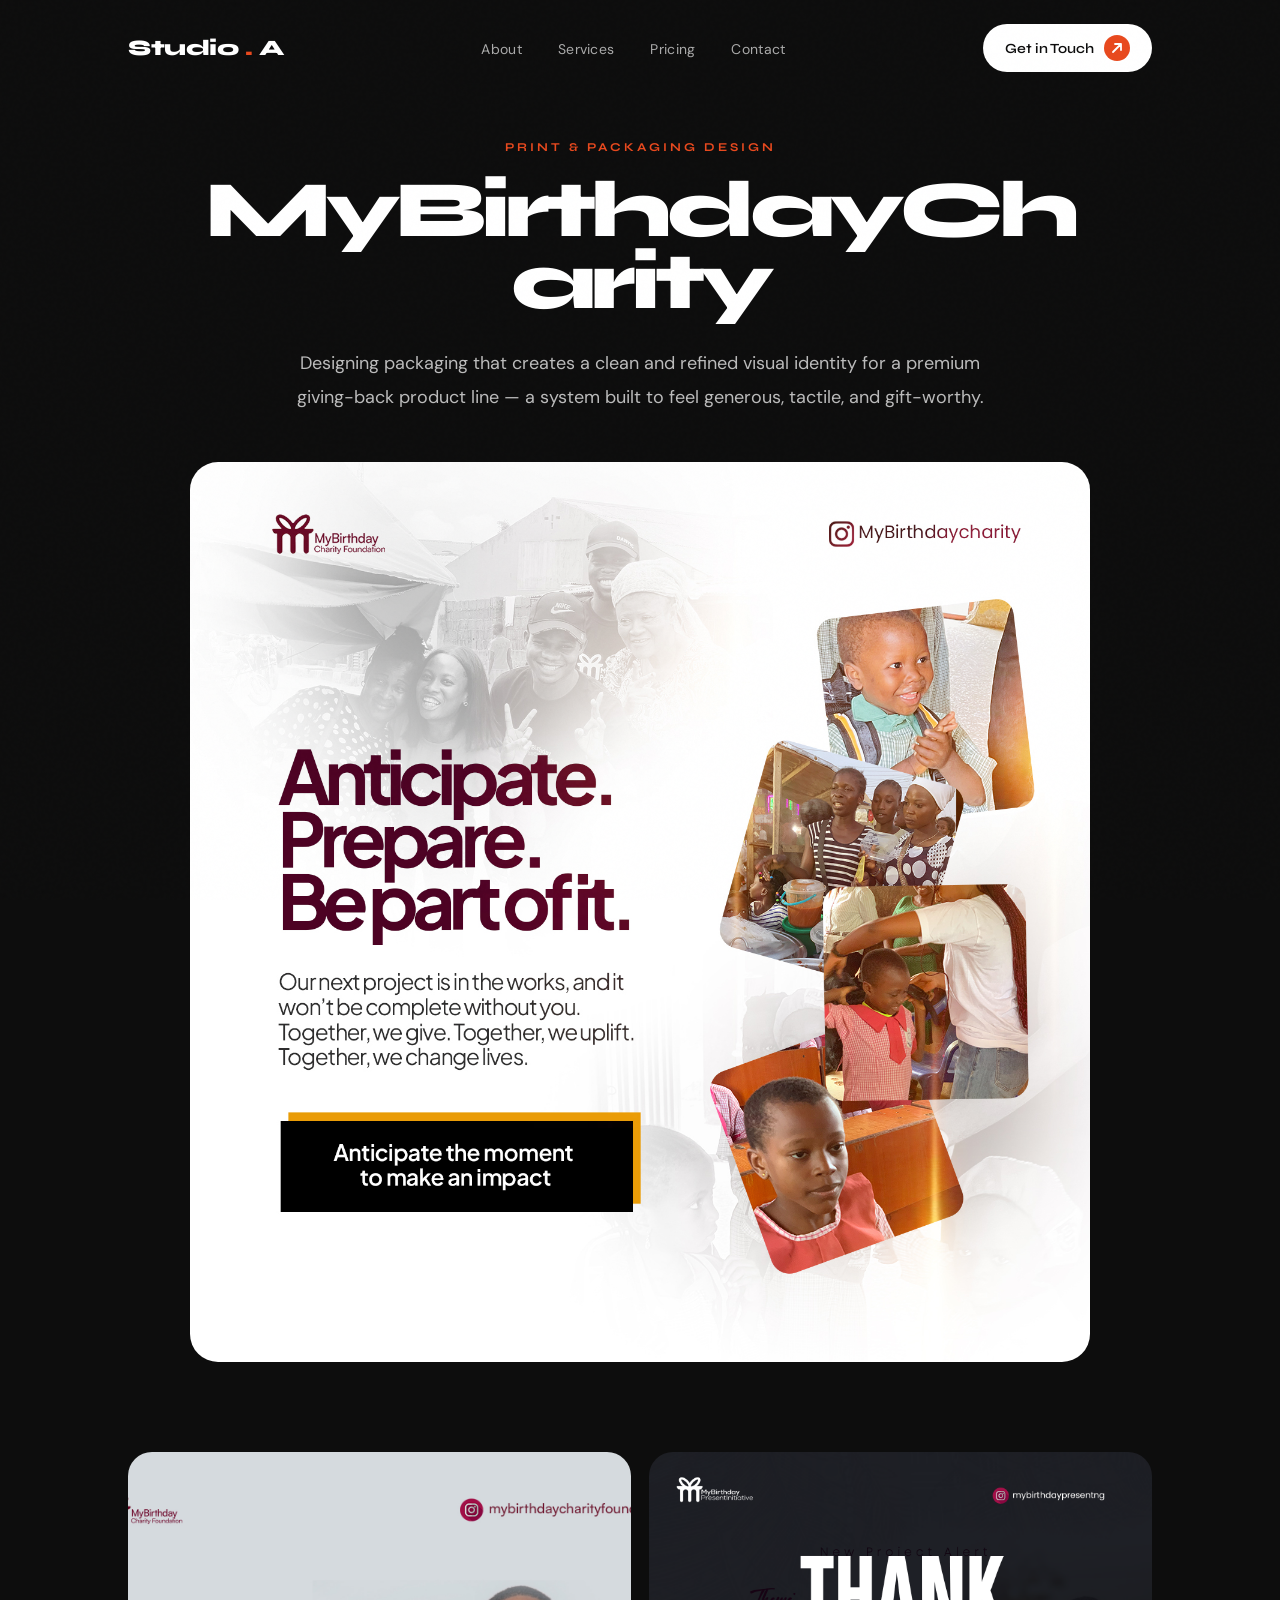
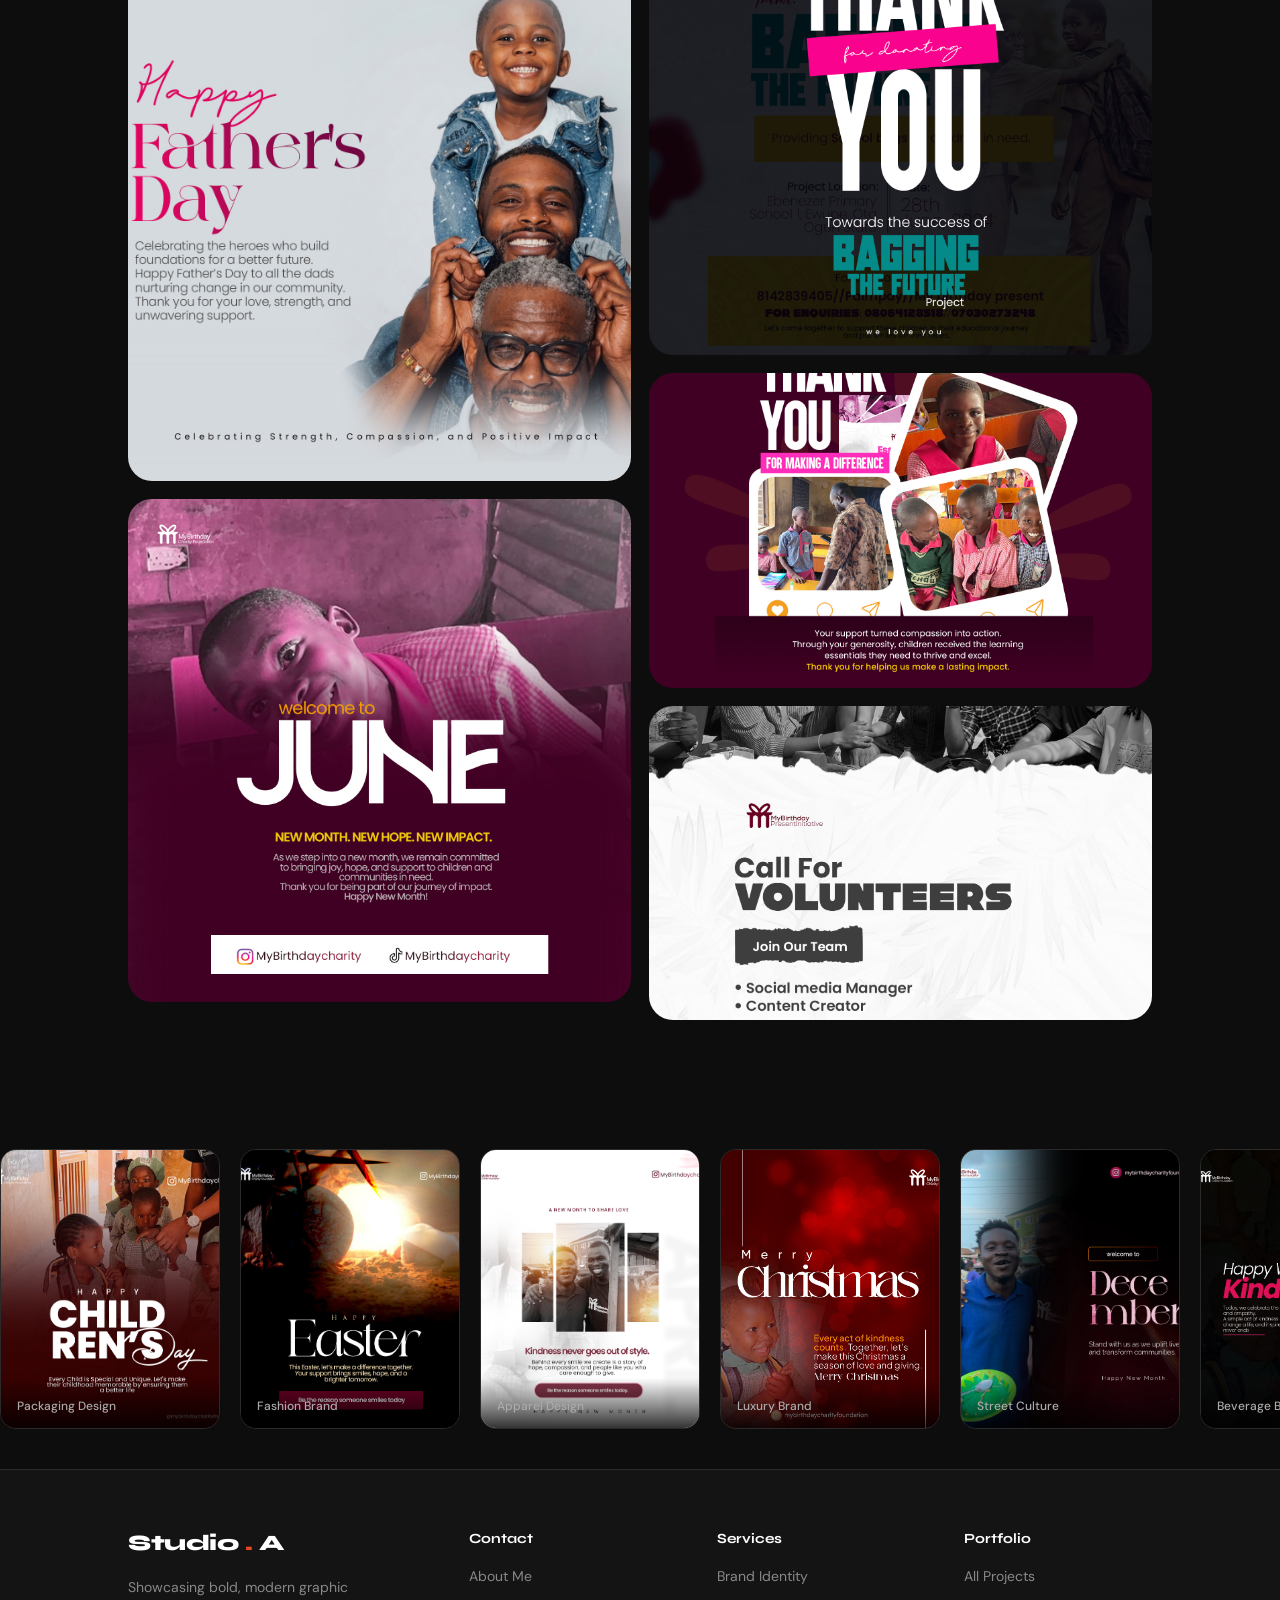
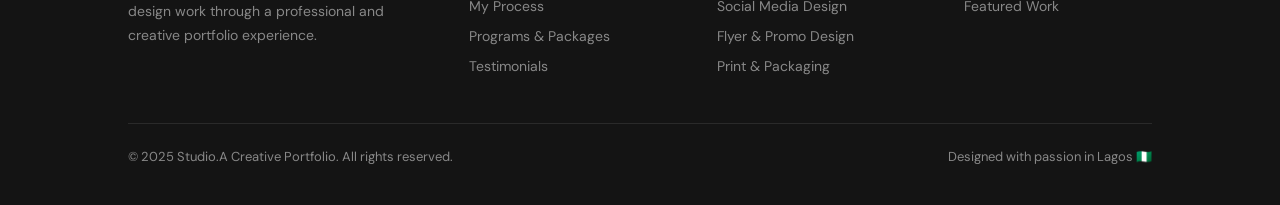
==== project-mybirthdaycharity.html @ 1f2fb57c "Initial portfolio update" ====
<!doctype html>
<html lang="en">
  <head>
    <meta charset="UTF-8" />
    <meta name="viewport" content="width=device-width, initial-scale=1.0" />

    <title>MyBirthdayCharity — Packaging Design | Studio.A</title>

    <link rel="preconnect" href="https://fonts.googleapis.com" />

    <link
      href="https://fonts.googleapis.com/css2?family=Syne:wght@400;500;600;700;800&family=DM+Sans:ital,wght@0,300;0,400;0,500;1,300&display=swap"
      rel="stylesheet"
    />

    <link rel="stylesheet" href="style.css" />
    <link rel="stylesheet" href="projects.css" />

    <script src="script.js" defer></script>
  </head>

  <body>
    <!-- MOBILE MENU -->

    <div class="mobile-menu" id="mobileMenu">
      <a href="index.html#about" onclick="closeMobile()">About</a>
      <a href="index.html#services" onclick="closeMobile()">Services</a>
      <a href="index.html#pricing" onclick="closeMobile()">Pricing</a>
      <a href="index.html#contact" onclick="closeMobile()">Contact</a>
    </div>

    <!-- NAV -->

    <nav id="navbar">
      <div class="inner">
        <a href="index.html" class="nav-logo"> Studio <span>.</span> A </a>

        <ul class="nav-links">
          <li><a href="index.html#about">About</a></li>
          <li><a href="index.html#services">Services</a></li>
          <li><a href="index.html#pricing">Pricing</a></li>
          <li><a href="index.html#contact">Contact</a></li>
        </ul>

        <a href="index.html#contact" class="nav-cta">
          Get in Touch

          <span class="nav-cta-icon">
            <svg viewBox="0 0 12 12">
              <path
                d="M2 10L10 2M10 2H4M10 2v6"
                stroke="white"
                stroke-width="1.8"
                fill="none"
                stroke-linecap="round"
              />
            </svg>
          </span>
        </a>

        <div class="hamburger" id="hamburger" onclick="toggleMenu()">
          <span></span>
          <span></span>
          <span></span>
        </div>
      </div>
    </nav>

    <!-- PROJECT INTRO -->

    <section class="project-intro">
      <div class="inner narrow">
        <div class="project-intro-text reveal">
          <div class="section-label">Print & Packaging Design</div>

          <h1 class="project-intro-title">MyBirthdayCharity</h1>

          <p class="project-intro-desc">
            Designing packaging that creates a clean and refined visual identity
            for a premium giving-back product line — a system built to feel
            generous, tactile, and gift-worthy.
          </p>
        </div>

        <!-- FEATURE IMAGE -->

        <div class="project-feature-image reveal reveal-delay-1">
          <img
            src="./images/front2.jpg"
            alt="MyBirthdayCharity featured packaging design"
          />
        </div>
      </div>
    </section>

    <!-- PROJECT COLLAGE -->

    <section class="collage-section">
      <div class="inner">
        <div class="masonry-grid">
          <div class="masonry-item large">
            <img
              src="./images/nb1.jpg"
              alt="MyBirthdayCharity resin packaging"
            />
          </div>

          <div class="masonry-item">
            <img src="./images/nb2.jpg" alt="Packaging reverse side" />
          </div>

          <div class="masonry-item">
            <img
              src="./images/Thank_you_Bagging-the-Future.png"
              alt="Thank you print card"
            />
          </div>

          <div class="masonry-item wide">
            <img src="./images/nb3.jpg" alt="Product packaging showcase" />
          </div>
          <div class="masonry-item wide">
            <img src="./images/nb14.jpg" alt="Thank you print card" />
          </div>
        </div>
      </div>
    </section>

    <div class="carousel-wrapper carousel-wrapper2 reveal">
      <div class="carousel-track" id="carouselTrack">
        <div
          class="carousel-item"
          style="background: linear-gradient(135deg, #1a0800, #5c1e00)"
        >
          <img src="./images/nb4.jpg" alt="Packaging Design" />
          <div class="carousel-item-label">Packaging Design</div>
        </div>
        <div
          class="carousel-item"
          style="background: linear-gradient(135deg, #080018, #1e005c)"
        >
          <img src="./images/nb5.jpg" alt="Fashion Brand" />
          <div class="carousel-item-label">Fashion Brand</div>
        </div>
        <div
          class="carousel-item"
          style="background: linear-gradient(135deg, #001808, #005c1e)"
        >
          <img src="./images/nb6.jpg" alt="Apparel Design" />
          <div class="carousel-item-label">Apparel Design</div>
        </div>
        <div
          class="carousel-item"
          style="background: linear-gradient(135deg, #18000a, #5c0020)"
        >
          <img src="./images/nb7.jpg" alt="Luxury Brand" />
          <div class="carousel-item-label">Luxury Brand</div>
        </div>
        <div
          class="carousel-item"
          style="background: linear-gradient(135deg, #100a00, #3a2800)"
        >
          <img src="./images/nb8.jpg" alt="Street Culture" />
          <div class="carousel-item-label">Street Culture</div>
        </div>
        <div
          class="carousel-item"
          style="background: linear-gradient(135deg, #080808, #2a2a2a)"
        >
          <img src="./images/nb9.jpg" alt="Beverage Branding" />
          <div class="carousel-item-label">Beverage Branding</div>
        </div>
        <div
          class="carousel-item"
          style="background: linear-gradient(135deg, #1a0800, #5c1e00)"
        >
          <img src="./images/nb4.jpg" alt="Packaging Design" />
          <div class="carousel-item-label">Packaging Design</div>
        </div>
        <div
          class="carousel-item"
          style="background: linear-gradient(135deg, #080018, #1e005c)"
        >
          <img src="./images/nb5.jpg" alt="Fashion Brand" />
          <div class="carousel-item-label">Fashion Brand</div>
        </div>
        <div
          class="carousel-item"
          style="background: linear-gradient(135deg, #001808, #005c1e)"
        >
          <img src="./images/nb6.jpg" alt="Apparel Design" />
          <div class="carousel-item-label">Apparel Design</div>
        </div>
        <div
          class="carousel-item"
          style="background: linear-gradient(135deg, #18000a, #5c0020)"
        >
          <img src="./images/nb7.jpg" alt="Luxury Brand" />
          <div class="carousel-item-label">Luxury Brand</div>
        </div>
        <div
          class="carousel-item"
          style="background: linear-gradient(135deg, #100a00, #3a2800)"
        >
          <img src="./images/nb8.jpg" alt="Street Culture" />
          <div class="carousel-item-label">Street Culture</div>
        </div>
        <div
          class="carousel-item"
          style="background: linear-gradient(135deg, #080808, #2a2a2a)"
        >
          <img src="./images/nb9.jpg" alt="Beverage Branding" />
          <div class="carousel-item-label">Beverage Branding</div>
        </div>
        <div
          class="carousel-item"
          style="background: linear-gradient(135deg, #080808, #2a2a2a)"
        >
          <img src="./images/nb10.jpg" alt="Beverage Branding" />
          <div class="carousel-item-label">Beverage Branding</div>
        </div>
        <div
          class="carousel-item"
          style="background: linear-gradient(135deg, #080808, #2a2a2a)"
        >
          <img src="./images/nb11.jpg" alt="Beverage Branding" />
          <div class="carousel-item-label">Beverage Branding</div>
        </div>
        <div
          class="carousel-item"
          style="background: linear-gradient(135deg, #080808, #2a2a2a)"
        >
          <img src="./images/nb12.jpg" alt="Beverage Branding" />
          <div class="carousel-item-label">Beverage Branding</div>
        </div>
      </div>
    </div>

    <!-- FOOTER -->

    <footer>
      <div class="footer-inner">
        <div class="footer-top">
          <div class="footer-brand reveal">
            <a
              href="index.html"
              class="nav-logo"
              style="display: inline-block; margin-bottom: 4px"
            >
              Studio <span style="color: var(--orange)">.</span> A
            </a>

            <p>
              Showcasing bold, modern graphic design work through a professional
              and creative portfolio experience.
            </p>
          </div>

          <div class="reveal reveal-delay-1">
            <div class="footer-nav-title">Contact</div>

            <div class="footer-nav-links">
              <a href="index.html#about">About Me</a>
              <a href="index.html#services">My Process</a>
              <a href="index.html#pricing">Programs & Packages</a>
              <a href="index.html#testimonials">Testimonials</a>
            </div>
          </div>

          <div class="reveal reveal-delay-2">
            <div class="footer-nav-title">Services</div>

            <div class="footer-nav-links">
              <a href="index.html#services">Brand Identity</a>
              <a href="index.html#services">Social Media Design</a>
              <a href="index.html#services">Flyer & Promo Design</a>
              <a href="index.html#services">Print & Packaging</a>
            </div>
          </div>

          <div class="reveal reveal-delay-3">
            <div class="footer-nav-title">Portfolio</div>

            <div class="footer-nav-links">
              <a href="all-work.html">All Projects</a>
              <a href="index.html#portfolio">Featured Work</a>
            </div>
          </div>
        </div>

        <div class="footer-bottom">
          <span class="footer-copy">
            © 2025 Studio.A Creative Portfolio. All rights reserved.
          </span>

          <span class="footer-copy"> Designed with passion in Lagos 🇳🇬 </span>
        </div>
      </div>
    </footer>
  </body>
</html>
---- style.css ----
:root {
  --orange: #e8491e;
  --orange-light: #ff6b3d;
  --orange-dark: #c43a10;
  --bg: #0d0d0d;
  --bg2: #141414;
  --bg3: #1a1a1a;
  --card: #1c1c1c;
  --border: #2a2a2a;
  --white: #ffffff;
  --gray: #888888;
  --gray-light: #aaaaaa;
  --text: #e8e8e8;
  --max-w: 80%;
}

html,
body {
  width: 100%;
  overflow-x: hidden;
}
img,
svg,
video,
canvas {
  max-width: 100%;
}
*,
*::before,
*::after {
  box-sizing: border-box;
  margin: 0;
  padding: 0;
}

html {
  scroll-behavior: smooth;
}

body {
  font-family: "DM Sans", sans-serif;
  background: var(--bg);
  color: var(--text);
  overflow-x: hidden;
}

/* NOISE OVERLAY */
body::before {
  content: "";
  position: fixed;
  inset: 0;
  background-image: url("data:image/svg+xml,%3Csvg viewBox='0 0 256 256' xmlns='http://www.w3.org/2000/svg'%3E%3Cfilter id='noise'%3E%3CfeTurbulence type='fractalNoise' baseFrequency='0.9' numOctaves='4' stitchTiles='stitch'/%3E%3C/filter%3E%3Crect width='100%25' height='100%25' filter='url(%23noise)' opacity='0.03'/%3E%3C/svg%3E");
  pointer-events: none;
  z-index: 1000;
  opacity: 0.4;
}

/* ─── INNER WRAPPER ─────────────────────────────────────── */
/* Every section's direct children get centered at 80% */
.inner {
  width: var(--max-w);
  max-width: 1400px;
  margin-left: auto;
  margin-right: auto;
}

/* NAV */
nav {
  position: fixed;
  top: 0;
  left: 0;
  right: 0;
  z-index: 900;
  padding: 24px 0;
  display: flex;
  align-items: center;
  justify-content: center;
  transition: background 0.4s ease, padding 0.4s ease;
}
nav .inner {
  display: flex;
  align-items: center;
  justify-content: space-between;
  width: var(--max-w);
  max-width: 1400px;
}
nav.scrolled {
  background: rgba(13, 13, 13, 0.95);
  backdrop-filter: blur(12px);
  padding: 16px 0;
  border-bottom: 1px solid var(--border);
}
.nav-logo {
  font-family: "Syne", sans-serif;
  font-size: 22px;
  font-weight: 800;
  color: var(--white);
  text-decoration: none;
  letter-spacing: -0.5px;
}
.nav-logo span {
  color: var(--orange);
}
.nav-links {
  display: flex;
  gap: 36px;
  list-style: none;
}
.nav-links a {
  color: var(--gray-light);
  text-decoration: none;
  font-size: 14px;
  font-weight: 400;
  letter-spacing: 0.3px;
  transition: color 0.2s;
  position: relative;
}
.nav-links a::after {
  content: "";
  position: absolute;
  bottom: -4px;
  left: 0;
  width: 0;
  height: 1.5px;
  background: var(--orange);
  transition: width 0.3s ease;
}
.nav-links a:hover {
  color: var(--white);
}
.nav-links a:hover::after {
  width: 100%;
}
.nav-cta {
  display: flex;
  align-items: center;
  gap: 10px;
  background: var(--white);
  color: var(--bg);
  padding: 11px 22px;
  border-radius: 100px;
  font-family: "Syne", sans-serif;
  font-size: 14px;
  font-weight: 600;
  text-decoration: none;
  transition: background 0.3s, transform 0.2s;
}
.nav-cta:hover {
  background: var(--orange);
  color: var(--white);
  transform: scale(1.03);
}
.nav-cta-icon {
  width: 26px;
  height: 26px;
  background: var(--orange);
  border-radius: 50%;
  display: flex;
  align-items: center;
  justify-content: center;
  transition: background 0.3s;
}
.nav-cta:hover .nav-cta-icon {
  background: rgba(255, 255, 255, 0.25);
}
.nav-cta-icon svg {
  width: 12px;
  height: 12px;
  fill: white;
}

/* HAMBURGER */
.hamburger {
  display: none;
  flex-direction: column;
  gap: 5px;
  cursor: pointer;
}
.hamburger span {
  width: 26px;
  height: 2px;
  background: var(--white);
  border-radius: 2px;
  transition: all 0.3s;
}
.mobile-menu {
  display: none;
  position: fixed;
  inset: 0;
  background: var(--bg);
  z-index: 850;
  flex-direction: column;
  align-items: center;
  justify-content: center;
  gap: 32px;
}
.mobile-menu.open {
  display: flex;
}
.mobile-menu a {
  font-family: "Syne", sans-serif;
  font-size: 36px;
  font-weight: 700;
  color: var(--white);
  text-decoration: none;
  transition: color 0.2s;
}
.mobile-menu a:hover {
  color: var(--orange);
}

/* HERO */
.hero {
  min-height: 100vh;
  position: relative;
  display: flex;
  align-items: flex-end;
  overflow: hidden;
  background: var(--bg);
}
.hero-bg {
  position: absolute;
  inset: 0;
  background: radial-gradient(
      ellipse 70% 60% at 65% 40%,
      rgba(232, 73, 30, 0.25) 0%,
      transparent 70%
    ),
    radial-gradient(
      ellipse 40% 40% at 20% 80%,
      rgba(196, 58, 16, 0.12) 0%,
      transparent 60%
    );
}
.hero-grid {
  position: absolute;
  inset: 0;
  background-image: linear-gradient(
      rgba(255, 255, 255, 0.025) 1px,
      transparent 1px
    ),
    linear-gradient(90deg, rgba(255, 255, 255, 0.025) 1px, transparent 1px);
  background-size: 60px 60px;
  mask-image: radial-gradient(
    ellipse 80% 80% at 50% 50%,
    black 30%,
    transparent 80%
  );
}
.hero-content {
  position: relative;
  z-index: 10;
  width: 100%;
  /* use inner wrapper instead of padding */
  padding: 80px 0;
  display: flex;
  justify-content: center;
}
.hero-content .inner {
  width: var(--max-w);
}
.hero-eyebrow {
  display: inline-flex;
  align-items: center;
  gap: 8px;
  background: rgba(232, 73, 30, 0.12);
  border: 1px solid rgba(232, 73, 30, 0.25);
  border-radius: 100px;
  padding: 6px 14px;
  font-size: 12px;
  font-weight: 500;
  color: var(--orange-light);
  letter-spacing: 1px;
  text-transform: uppercase;
  margin-bottom: 28px;
  opacity: 0;
  animation: fadeUp 0.8s 0.3s forwards;
}
.hero-eyebrow::before {
  content: "";
  width: 6px;
  height: 6px;
  background: var(--orange);
  border-radius: 50%;
  animation: pulse 2s infinite;
}
@keyframes pulse {
  0%,
  100% {
    opacity: 1;
    transform: scale(1);
  }
  50% {
    opacity: 0.5;
    transform: scale(0.7);
  }
}
.hero-title {
  font-family: "Syne", sans-serif;
  font-size: clamp(38px, 11vw, 110px);
  font-weight: 800;
  line-height: 0.92;
  letter-spacing: -3px;
  color: var(--white);
  max-width: 900px;
  margin-bottom: 32px;
  opacity: 0;
  animation: fadeUp 0.9s 0.5s forwards;
}
.hero-title .orange {
  color: var(--orange);
}
.hero-bottom {
  display: flex;
  align-items: flex-end;
  justify-content: space-between;
  gap: 40px;
  flex-wrap: wrap;
  opacity: 0;
  animation: fadeUp 0.8s 0.7s forwards;
}
.hero-sub {
  max-width: 420px;
  font-size: 16px;
  line-height: 1.7;
  color: var(--gray-light);
  font-weight: 300;
}
.hero-ctas {
  display: flex;
  gap: 14px;
  flex-wrap: wrap;
}
.btn-primary {
  display: flex;
  align-items: center;
  gap: 10px;
  background: var(--orange);
  color: var(--white);
  padding: 14px 28px;
  border-radius: 100px;
  font-family: "Syne", sans-serif;
  font-size: 15px;
  font-weight: 600;
  text-decoration: none;
  transition: background 0.3s, transform 0.2s, box-shadow 0.3s;
  box-shadow: 0 0 0 rgba(232, 73, 30, 0);
}
.btn-primary:hover {
  background: var(--orange-light);
  transform: translateY(-2px);
  box-shadow: 0 12px 40px rgba(232, 73, 30, 0.35);
}
.btn-primary .btn-icon {
  width: 28px;
  height: 28px;
  background: rgba(255, 255, 255, 0.2);
  border-radius: 50%;
  display: flex;
  align-items: center;
  justify-content: center;
}
.btn-secondary {
  display: flex;
  align-items: center;
  gap: 10px;
  background: transparent;
  color: var(--white);
  padding: 14px 28px;
  border-radius: 100px;
  font-family: "Syne", sans-serif;
  font-size: 15px;
  font-weight: 600;
  text-decoration: none;
  border: 1.5px solid var(--border);
  transition: border-color 0.3s, transform 0.2s, color 0.3s;
}
.btn-secondary:hover {
  border-color: var(--orange);
  color: var(--orange);
  transform: translateY(-2px);
}
.hero-services-bar {
  width: 100%;
  border-top: 1px solid var(--border);
  margin-top: 60px;
  padding-top: 28px;
  display: flex;
  gap: 48px;
  opacity: 0;
  animation: fadeUp 0.8s 0.9s forwards;
}
.hero-service-item {
  display: flex;
  flex-direction: column;
  gap: 4px;
}
.hero-service-num {
  font-family: "Syne", sans-serif;
  font-size: 13px;
  font-weight: 700;
  color: var(--orange);
}
.hero-service-name {
  font-size: 13px;
  color: var(--gray);
}

/* SCROLL INDICATOR */
.scroll-indicator {
  position: absolute;
  bottom: 32px;
  right: calc(10% + 10px); /* aligns with the right edge of the 80% inner */
  display: flex;
  align-items: center;
  gap: 10px;
  font-size: 11px;
  color: var(--gray);
  letter-spacing: 1.5px;
  text-transform: uppercase;
  opacity: 0;
  animation: fadeUp 0.8s 1.2s forwards;
}
.scroll-line {
  width: 40px;
  height: 1px;
  background: var(--border);
  position: relative;
  overflow: hidden;
}
.scroll-line::after {
  content: "";
  position: absolute;
  left: -100%;
  top: 0;
  width: 100%;
  height: 100%;
  background: var(--orange);
  animation: scrollAnim 2s infinite;
}
@keyframes scrollAnim {
  0% {
    left: -100%;
  }
  100% {
    left: 100%;
  }
}

@keyframes fadeUp {
  from {
    opacity: 0;
    transform: translateY(30px);
  }
  to {
    opacity: 1;
    transform: translateY(0);
  }
}

/* ─── SECTION BASE ───────────────────────────────────────── */
section {
  padding: 120px 0; /* remove horizontal padding — handled by .inner */
  display: flex;
  justify-content: center;
}
section > .inner,
section > * > .inner {
  width: var(--max-w);
  max-width: 1400px;
}
/* Sections that have their content directly (no extra wrapper) */
.about > .about-grid,
.services > .services-header,
.services > .services-grid,
.why > .why-grid,
.portfolio > .portfolio-header,
.portfolio > .portfolio-grid,
.portfolio > .portfolio-grid-alt,
.more-work > .more-work-header,
.more-work > .carousel-wrapper,
.more-work > .step-indicators,
.projects > .reveal,
.projects > .project-item,
.pricing > .pricing-header,
.pricing > .pricing-grid,
.testimonials > .testi-header,
.testimonials > .testi-grid,
.contact > .contact-grid {
  width: var(--max-w);
  max-width: 1400px;
  margin-left: auto;
  margin-right: auto;
}

/* Override section flex for sections with multiple direct children */
.about,
.services,
.why,
.portfolio,
.more-work,
.projects,
.pricing,
.testimonials,
.contact {
  display: block; /* revert to block so multiple children stack */
  padding: 120px 0;
}
/* Re-center each direct child */
.about > *,
.services > *,
.why > *,
.portfolio > *,
.more-work > *,
.projects > *,
.pricing > *,
.testimonials > *,
.contact > * {
  max-width: 1400px;
  width: var(--max-w);
  margin-left: auto;
  margin-right: auto;
}

.section-label {
  font-size: 12px;
  font-weight: 500;
  color: var(--orange);
  letter-spacing: 2px;
  text-transform: uppercase;
  margin-bottom: 16px;
}
.section-title {
  font-family: "Syne", sans-serif;
  font-size: clamp(32px, 5vw, 58px);
  font-weight: 800;
  line-height: 1.05;
  letter-spacing: -1.5px;
  color: var(--white);
}
.section-title1 {
  font-family: "Syne", sans-serif;
  font-size: clamp(28px, 5vw, 58px);
  font-weight: 800;
  line-height: 1.05;
  letter-spacing: -1.5px;
  color: var(--white);
}
.section-title2 {
  font-family: "Syne", sans-serif;
  font-size: clamp(20px, 5vw, 40px);
  font-weight: 800;
  line-height: 1.05;
  letter-spacing: -1.5px;
  color: var(--white);
}
.section-subtitle {
  font-size: 16px;
  line-height: 1.7;
  color: var(--gray-light);
  font-weight: 300;
  max-width: 500px;
}

/* ABOUT */
.about {
  background: var(--bg2);
}
.about-grid {
  display: grid;
  grid-template-columns: 1fr 1fr;
  gap: 80px;
  align-items: center;
}
.about-left .section-title {
  margin-bottom: 24px;
}
.about-portrait {
  position: relative;
  aspect-ratio: 6/6;
  border-radius: 20px;
  overflow: hidden;
  background: linear-gradient(
    135deg,
    rgba(232, 73, 30, 0.3),
    rgba(13, 13, 13, 0.9)
  );
}
.about-portrait-inner {
  width: 100%;
  height: 100%;
  background-image: url(/images/amos2.png);
  background-position: center;
  background-repeat: no-repeat;
  background-size: cover;
  display: flex;
  align-items: flex-end;
  padding: 32px;
}
.about-portrait-tag {
  background: rgba(0, 0, 0, 0.6);
  backdrop-filter: blur(10px);
  border: 1px solid rgba(255, 255, 255, 0.1);
  border-radius: 12px;
  padding: 14px 18px;
}
.about-portrait-tag p {
  font-size: 13px;
  color: var(--gray-light);
}
.about-portrait-tag strong {
  font-family: "Syne", sans-serif;
  font-size: 18px;
  color: var(--white);
  display: block;
}
.about-text {
  font-size: 15px;
  line-height: 1.8;
  color: var(--gray-light);
  font-weight: 300;
  margin-bottom: 20px;
}
.about-tags {
  display: flex;
  flex-wrap: wrap;
  gap: 10px;
  margin-top: 32px;
}
.about-tag {
  padding: 8px 16px;
  border: 1px solid var(--border);
  border-radius: 100px;
  font-size: 13px;
  color: var(--gray-light);
  transition: border-color 0.3s, color 0.3s;
}
.about-tag:hover {
  border-color: var(--orange);
  color: var(--orange-light);
}

/* SERVICES */
.services {
  background: var(--bg);
}
.services-header {
  display: flex;
  justify-content: space-between;
  align-items: flex-end;
  margin-bottom: 64px;
}
.services-grid {
  display: grid;
  grid-template-columns: repeat(3, 1fr);
  gap: 20px;
}
.service-card {
  background: var(--card);
  border: 1px solid var(--border);
  border-radius: 20px;
  padding: 36px 32px;
  position: relative;
  overflow: hidden;
  transition: border-color 0.3s, transform 0.3s;
}
.service-card::before {
  content: "";
  position: absolute;
  top: 0;
  left: 0;
  right: 0;
  height: 2px;
  background: var(--orange);
  transform: scaleX(0);
  transform-origin: left;
  transition: transform 0.4s ease;
}
.service-card:hover {
  border-color: rgba(232, 73, 30, 0.3);
  transform: translateY(-6px);
}
.service-card:hover::before {
  transform: scaleX(1);
}
.service-icon {
  width: 48px;
  height: 48px;
  background: rgba(232, 73, 30, 0.12);
  border-radius: 12px;
  display: flex;
  align-items: center;
  justify-content: center;
  margin-bottom: 24px;
}
.service-icon svg {
  width: 22px;
  height: 22px;
  stroke: var(--orange);
  fill: none;
  stroke-width: 1.8;
}
.service-num {
  position: absolute;
  top: 28px;
  right: 28px;
  font-family: "Syne", sans-serif;
  font-size: 12px;
  font-weight: 700;
  color: var(--orange);
  opacity: 0.6;
}
.service-name {
  font-family: "Syne", sans-serif;
  font-size: 20px;
  font-weight: 700;
  color: var(--white);
  margin-bottom: 12px;
  letter-spacing: -0.3px;
}
.service-desc {
  font-size: 14px;
  line-height: 1.7;
  color: var(--gray);
  font-weight: 300;
}

/* WHY SECTION */
.why {
  background: var(--bg2);
}
.why-grid {
  display: grid;
  grid-template-columns: 1fr 1fr;
  gap: 80px;
  align-items: center;
}
.why-right .section-title {
  margin-bottom: 16px;
}
.why-list {
  margin-top: 40px;
  display: flex;
  flex-direction: column;
  gap: 0;
}
.why-item {
  display: flex;
  align-items: center;
  gap: 16px;
  padding: 20px 0;
  border-bottom: 1px solid var(--border);
  transition: padding-left 0.3s;
}
.why-item:hover {
  padding-left: 8px;
}
.why-check {
  width: 32px;
  height: 32px;
  background: rgba(232, 73, 30, 0.12);
  border: 1px solid rgba(232, 73, 30, 0.25);
  border-radius: 8px;
  display: flex;
  align-items: center;
  justify-content: center;
  flex-shrink: 0;
}
.why-check svg {
  width: 14px;
  height: 14px;
  stroke: var(--orange);
  fill: none;
  stroke-width: 2.5;
}
.why-item-text {
  font-size: 15px;
  color: var(--text);
  font-weight: 400;
}
.philosophy-card {
  background: linear-gradient(
    135deg,
    var(--orange-dark) 0%,
    #8b1a00 60%,
    #1a0a00 100%
  );
  border-radius: 24px;
  padding: 56px 48px;
  position: relative;
  overflow: hidden;
}
.philosophy-card::after {
  content: '"';
  position: absolute;
  top: -20px;
  right: 20px;
  font-family: "Syne", sans-serif;
  font-size: 200px;
  color: rgba(255, 255, 255, 0.05);
  line-height: 1;
}
.philosophy-quote {
  font-family: "Syne", sans-serif;
  font-size: clamp(22px, 3vw, 32px);
  font-weight: 700;
  color: var(--white);
  line-height: 1.3;
  margin-bottom: 24px;
  position: relative;
}
.philosophy-sub {
  font-size: 15px;
  line-height: 1.7;
  color: rgba(255, 255, 255, 0.7);
  font-weight: 300;
}

/* STATS */
.stats {
  background: var(--bg);
  border-top: 1px solid var(--border);
  border-bottom: 1px solid var(--border);
  padding: 80px 0;
  display: flex;
  justify-content: center;
}
.stats-grid {
  display: grid;
  grid-template-columns: repeat(4, 1fr);
  gap: 40px;
  width: var(--max-w);
  max-width: 1400px;
}
.stat-item {
  text-align: center;
}
.stat-num {
  font-family: "Syne", sans-serif;
  font-size: clamp(30px, 5vw, 64px);
  font-weight: 800;
  color: var(--white);
  letter-spacing: -2px;
  line-height: 1;
  display: block;
  margin-bottom: 8px;
}
.stat-num span {
  color: var(--orange);
}
.stat-label {
  font-size: 13px;
  color: var(--gray);
  font-weight: 400;
}

/* PORTFOLIO */
.portfolio {
  background: var(--bg2);
}
.portfolio-header {
  display: flex;
  justify-content: space-between;
  align-items: flex-end;
  margin-bottom: 60px;
}
.portfolio-grid {
  display: grid;
  grid-template-columns: repeat(3, 1fr);
  gap: 20px;
  margin-bottom: 20px;
}
.portfolio-grid-alt {
  display: grid;
  grid-template-columns: 1fr 2fr;
  gap: 20px;
  margin-bottom: 20px;
}
.portfolio-card {
  border-radius: 20px;
  overflow: hidden;
  position: relative;
  aspect-ratio: 4/3;
  background: var(--card);
  border: 1px solid var(--border);
  cursor: pointer;
  transition: transform 0.4s ease;
}
.portfolio-card:hover {
  transform: scale(1.02);
}
.portfolio-card-tall {
  aspect-ratio: 3.6/4;
}
.portfolio-card-wide {
  aspect-ratio: 16/9;
}
.portfolio-card-bg {
  width: 100%;
  height: 100%;
  background: var(--card);
  display: flex;
  align-items: center;
  justify-content: center;
  font-size: 60px;
  transition: transform 0.6s ease;
}
.portfolio-card-bg img {
  width: 100%;
  height: 100%;
  object-fit: cover;
  display: block;
}
.portfolio-card:hover .portfolio-card-bg {
  transform: scale(1.08);
}
.portfolio-card-overlay {
  position: absolute;
  inset: 0;
  background: linear-gradient(to top, rgba(0, 0, 0, 0.85) 0%, transparent 50%);
  opacity: 0;
  transition: opacity 0.3s;
  display: flex;
  align-items: flex-end;
  padding: 28px;
}
.portfolio-card:hover .portfolio-card-overlay {
  opacity: 1;
}
.portfolio-card-label {
  font-size: 11px;
  color: var(--orange-light);
  font-weight: 500;
  letter-spacing: 1px;
  text-transform: uppercase;
}
.portfolio-card-title {
  font-family: "Syne", sans-serif;
  font-size: 20px;
  font-weight: 700;
  color: var(--white);
  margin-top: 4px;
}
.portfolio-card-desc {
  font-size: 13px;
  color: var(--gray-light);
  margin-top: 6px;
  line-height: 1.5;
}
.pc-1 {
  background: linear-gradient(135deg, #1a0a00 0%, #5c1e08 100%);
}
.pc-2 {
  background: linear-gradient(135deg, #0a0a1a 0%, #1e1e5c 100%);
}
.pc-3 {
  background: linear-gradient(135deg, #001a0a 0%, #085c1e 100%);
}
.pc-4 {
  background: linear-gradient(135deg, #1a001a 0%, #5c085c 100%);
}
.pc-5 {
  background: linear-gradient(135deg, #0a1a00 0%, #3a5c08 100%);
}

/* MORE WORK SECTION */
.more-work {
  background: var(--bg);
}
.more-work-header {
  text-align: center;
  margin-bottom: 60px;
}
.more-work-header .section-title {
  margin-bottom: 16px;
}
.more-work-header p {
  font-size: 15px;
  color: var(--gray);
  max-width: 500px;
  margin: 0 auto 32px;
}

/* carousel should bleed full width */
.carousel-wrapper {
  overflow: hidden;
  position: relative;
  /* override the 80% constraint for this one element */
  width: 100% !important;
  max-width: 100% !important;
}

.carousel-wrapper2{
  margin-bottom: 40px;
}
.carousel-track {
  display: flex;
  gap: 20px;
  animation: carouselScroll 20s linear infinite;
  width: max-content;
}
.carousel-track:hover {
  animation-play-state: paused;
}
@keyframes carouselScroll {
  from {
    transform: translateX(0);
  }
  to {
    transform: translateX(-50%);
  }
}
.carousel-item {
  width: 220px;
  height: 280px;
  border-radius: 16px;
  flex-shrink: 0;
  display: flex;
  align-items: center;
  justify-content: center;
  font-size: 50px;
  border: 1px solid var(--border);
  transition: transform 0.3s;
  position: relative;
  overflow: hidden;
}
.carousel-item img {
  width: 100%;
  height: 100%;
  object-fit: cover;
  display: block;
}
.carousel-item:hover {
  transform: scale(1.05);
}
.carousel-item-label {
  position: absolute;
  bottom: 0;
  left: 0;
  right: 0;
  background: linear-gradient(to top, rgba(0, 0, 0, 0.8), transparent);
  padding: 20px 16px 14px;
  font-size: 12px;
  color: var(--gray-light);
  font-weight: 500;
}
.step-indicators {
  display: flex;
  justify-content: center;
  gap: 40px;
  margin-top: 48px;
}
.step {
  text-align: center;
}
.step-num {
  font-family: "Syne", sans-serif;
  font-size: 13px;
  font-weight: 700;
  color: var(--orange);
  margin-bottom: 6px;
}
.step-label {
  font-size: 13px;
  color: var(--gray);
}

/* PROJECTS LIST */
.projects {
  background: var(--bg2);
}
.project-item {
  display: flex;
  align-items: center;
  justify-content: space-between;
  padding: 28px 0;
  border-bottom: 1px solid var(--border);
  transition: padding-left 0.3s;
  cursor: pointer;
  position: relative;
}
.project-item:hover {
  padding-left: 12px;
}
.project-item-cat {
  font-size: 12px;
  color: var(--orange);
  font-weight: 500;
  letter-spacing: 1px;
  text-transform: uppercase;
  margin-bottom: 6px;
}
.project-item-name {
  font-family: "Syne", sans-serif;
  font-size: 24px;
  font-weight: 700;
  color: var(--white);
  letter-spacing: -0.5px;
}
.project-item-desc {
  font-size: 14px;
  color: var(--gray);
  margin-top: 6px;
  max-width: 500px;
}
.project-view-btn {
  padding: 12px 24px;
  background: var(--card);
  border: 1px solid var(--border);
  border-radius: 100px;
  font-size: 13px;
  color: var(--gray-light);
  font-family: "Syne", sans-serif;
  font-weight: 600;
  transition: background 0.3s, border-color 0.3s, color 0.3s;
  flex-shrink: 0;
}
.project-view-btn a{
  text-decoration: none;
  color: inherit;
}
.project-item:hover .project-view-btn {
  background: var(--orange);
  border-color: var(--orange);
  color: var(--white);
}

/* PRICING */
.pricing {
  background: var(--bg);
}
.pricing-header {
  text-align: center;
  margin-bottom: 60px;
}
.pricing-header .section-title {
  margin-bottom: 12px;
}
.pricing-header p {
  font-size: 15px;
  color: var(--gray);
}
.pricing-grid {
  display: grid;
  grid-template-columns: repeat(3, 1fr);
  gap: 20px;
  max-width: 1000px;
  /* override to keep it centered tighter */
  margin-left: auto !important;
  margin-right: auto !important;
}
.pricing-card {
  background: var(--card);
  border: 1px solid var(--border);
  border-radius: 24px;
  padding: 40px 32px;
  position: relative;
  transition: transform 0.3s, border-color 0.3s;
}
.pricing-card:hover {
  transform: translateY(-8px);
}
.pricing-card.featured {
  background: linear-gradient(160deg, var(--orange-dark) 0%, #8b1a00 100%);
  border-color: var(--orange);
}
.pricing-badge {
  position: absolute;
  top: 20px;
  right: 20px;
  background: rgba(255, 255, 255, 0.2);
  color: white;
  font-size: 11px;
  font-weight: 600;
  padding: 4px 12px;
  border-radius: 100px;
  letter-spacing: 0.5px;
}
.pricing-plan {
  font-family: "Syne", sans-serif;
  font-size: 18px;
  font-weight: 700;
  color: var(--white);
  margin-bottom: 12px;
}
.pricing-price {
  font-family: "Syne", sans-serif;
  font-size: 48px;
  font-weight: 800;
  color: var(--white);
  letter-spacing: -2px;
  line-height: 1;
}
.pricing-price span {
  font-size: 16px;
  font-weight: 400;
  color: rgba(255, 255, 255, 0.6);
}
.pricing-tagline {
  font-size: 13px;
  color: rgba(255, 255, 255, 0.6);
  margin: 12px 0 28px;
  font-style: italic;
}
.pricing-features {
  list-style: none;
  display: flex;
  flex-direction: column;
  gap: 12px;
  margin-bottom: 32px;
}
.pricing-features li {
  display: flex;
  align-items: center;
  gap: 10px;
  font-size: 14px;
  color: rgba(255, 255, 255, 0.8);
}
.pricing-features li::before {
  content: "";
  width: 18px;
  height: 18px;
  background: rgba(232, 73, 30, 0.2);
  border: 1px solid rgba(232, 73, 30, 0.4);
  border-radius: 50%;
  display: flex;
  align-items: center;
  justify-content: center;
  flex-shrink: 0;
  background-image: url("data:image/svg+xml,%3Csvg xmlns='http://www.w3.org/2000/svg' viewBox='0 0 12 12'%3E%3Cpath d='M2 6l3 3 5-5' stroke='%23E8491E' stroke-width='1.5' fill='none' stroke-linecap='round'/%3E%3C/svg%3E");
  background-size: 10px;
  background-repeat: no-repeat;
  background-position: center;
}
.pricing-card.featured .pricing-features li::before {
  background-color: rgba(255, 255, 255, 0.15);
  border-color: rgba(255, 255, 255, 0.3);
  background-image: url("data:image/svg+xml,%3Csvg xmlns='http://www.w3.org/2000/svg' viewBox='0 0 12 12'%3E%3Cpath d='M2 6l3 3 5-5' stroke='white' stroke-width='1.5' fill='none' stroke-linecap='round'/%3E%3C/svg%3E");
}
.pricing-btn {
  display: flex;
  align-items: center;
  justify-content: center;
  gap: 10px;
  width: 100%;
  padding: 14px;
  border-radius: 100px;
  font-family: "Syne", sans-serif;
  font-size: 15px;
  font-weight: 600;
  text-decoration: none;
  cursor: pointer;
  border: none;
  transition: all 0.3s;
}
.pricing-btn-dark {
  background: var(--bg);
  color: var(--white);
  border: 1px solid var(--border);
}
.pricing-btn-dark:hover {
  background: var(--orange);
  border-color: var(--orange);
}
.pricing-btn-light {
  background: var(--white);
  color: var(--bg);
}
.pricing-btn-light:hover {
  background: var(--orange-light);
  color: var(--white);
}

/* TESTIMONIALS */
.testimonials {
  background: var(--bg2);
}
.testi-header {
  margin-bottom: 60px;
}
.testi-grid {
  display: grid;
  grid-template-columns: repeat(3, 1fr);
  gap: 20px;
}
.testi-card {
  background: var(--card);
  border: 1px solid var(--border);
  border-radius: 20px;
  padding: 36px 32px;
  position: relative;
  transition: border-color 0.3s, transform 0.3s;
}
.testi-card:hover {
  border-color: rgba(232, 73, 30, 0.3);
  transform: translateY(-4px);
}
.testi-stars {
  display: flex;
  gap: 4px;
  margin-bottom: 20px;
}
.star {
  color: var(--orange);
  font-size: 16px;
}
.testi-quote {
  font-size: 15px;
  line-height: 1.7;
  color: var(--gray-light);
  font-weight: 300;
  margin-bottom: 28px;
  font-style: italic;
}
.testi-author {
  display: flex;
  align-items: center;
  gap: 12px;
}
.testi-avatar {
  width: 40px;
  height: 40px;
  border-radius: 50%;
  display: flex;
  align-items: center;
  justify-content: center;
  font-size: 18px;
  flex-shrink: 0;
  overflow: hidden;
}
.testi-avatar img {
  width: 100%;
  height: 100%;
  object-fit: cover;
}
.testi-name {
  font-family: "Syne", sans-serif;
  font-size: 15px;
  font-weight: 700;
  color: var(--white);
}
.testi-role {
  font-size: 12px;
  color: var(--gray);
}

/* CONTACT */
.contact {
  background: var(--bg);
}
.contact-grid {
  display: grid;
  grid-template-columns: 1fr 1fr;
  gap: 80px;
  align-items: start;
}
.contact-left .section-title {
  margin-bottom: 20px;
}
.contact-left p {
  font-size: 15px;
  color: var(--gray-light);
  line-height: 1.7;
  margin-bottom: 40px;
}
.contact-info {
  display: flex;
  flex-direction: column;
  gap: 20px;
}
.contact-info-item {
  display: flex;
  align-items: center;
  gap: 14px;
}
.contact-info-icon {
  width: 44px;
  height: 44px;
  background: rgba(232, 73, 30, 0.1);
  border: 1px solid rgba(232, 73, 30, 0.2);
  border-radius: 12px;
  display: flex;
  align-items: center;
  justify-content: center;
  flex-shrink: 0;
}
.contact-info-icon svg {
  width: 18px;
  height: 18px;
  stroke: var(--orange);
  fill: none;
  stroke-width: 1.8;
}
.contact-info-label {
  font-size: 12px;
  color: var(--gray);
  text-transform: uppercase;
  letter-spacing: 1px;
}
.contact-info-value {
  font-size: 15px;
  color: var(--white);
  font-weight: 500;
}
.social-links {
  display: flex;
  gap: 12px;
  margin-top: 32px;
}
.social-link {
  width: 44px;
  height: 44px;
  background: var(--card);
  border: 1px solid var(--border);
  border-radius: 12px;
  display: flex;
  align-items: center;
  justify-content: center;
  text-decoration: none;
  transition: background 0.3s, border-color 0.3s, transform 0.2s;
}
.social-link:hover {
  background: var(--orange);
  border-color: var(--orange);
  transform: translateY(-3px);
}
.social-link svg {
  width: 18px;
  height: 18px;
  fill: var(--gray-light);
}
.social-link:hover svg {
  fill: white;
}
.contact-form {
  display: flex;
  flex-direction: column;
  gap: 16px;
}
.form-group {
  display: flex;
  flex-direction: column;
  gap: 8px;
}
.form-label {
  font-size: 12px;
  color: var(--gray);
  text-transform: uppercase;
  letter-spacing: 1px;
}
.form-input,
.form-textarea {
  background: var(--card);
  border: 1px solid var(--border);
  border-radius: 12px;
  padding: 14px 18px;
  font-family: "DM Sans", sans-serif;
  font-size: 15px;
  color: var(--white);
  outline: none;
  transition: border-color 0.3s;
  resize: vertical;
}
.form-input:focus,
.form-textarea:focus {
  border-color: var(--orange);
}
.form-textarea {
  min-height: 120px;
}
.form-row {
  display: grid;
  grid-template-columns: 1fr 1fr;
  gap: 16px;
}
.form-submit {
  display: flex;
  align-items: center;
  justify-content: center;
  gap: 10px;
  background: var(--orange);
  color: var(--white);
  padding: 16px 32px;
  border-radius: 100px;
  font-family: "Syne", sans-serif;
  font-size: 15px;
  font-weight: 600;
  border: none;
  cursor: pointer;
  transition: background 0.3s, transform 0.2s, box-shadow 0.3s;
  margin-top: 8px;
}
.form-submit:hover {
  background: var(--orange-light);
  transform: translateY(-2px);
  box-shadow: 0 12px 40px rgba(232, 73, 30, 0.35);
}
/* PROJECT HERO */
.project-hero {
  display: flex;
  justify-content: center;
  padding: 40px 0 80px;
}
.project-hero .inner {
  width: var(--max-w);
  max-width: 1400px;
}
.project-hero-top {
  display: flex;
  justify-content: space-between;
  align-items: flex-end;
  flex-wrap: wrap;
  gap: 32px;
  border-bottom: 1px solid var(--border);
  padding-bottom: 48px;
}
.project-hero-title {
  font-family: "Syne", sans-serif;
  font-size: clamp(36px, 7vw, 76px);
  font-weight: 800;
  letter-spacing: -2px;
  line-height: 1;
  color: var(--white);
  max-width: 700px;
}
.project-hero-desc {
  font-size: 15px;
  line-height: 1.7;
  color: var(--gray-light);
  font-weight: 300;
  max-width: 460px;
}
.project-meta {
  display: grid;
  grid-template-columns: repeat(4, auto);
  gap: 40px;
  margin-top: 40px;
}
.project-meta-item {
  display: flex;
  flex-direction: column;
  gap: 6px;
}
.project-meta-label {
  font-size: 11px;
  color: var(--orange);
  text-transform: uppercase;
  letter-spacing: 1.5px;
}
.project-meta-value {
  font-family: "Syne", sans-serif;
  font-size: 15px;
  color: var(--white);
  font-weight: 700;
}

/* COVER IMAGE */
.project-cover {
  width: 100%;
  aspect-ratio: 21/9;
  border-radius: 20px;
  overflow: hidden;
  margin-top: 56px;
  border: 1px solid var(--border);
}
.project-cover img {
  width: 100%;
  height: 100%;
  object-fit: cover;
  display: block;
}



/* PROJECT FOOTER NAV (prev / next / all work) */
.project-switch {
  display: flex;
  justify-content: center;
  background: var(--bg);
}
.project-switch .inner {
  width: var(--max-w);
  max-width: 1400px;
  display: grid;
  grid-template-columns: 1fr auto 1fr;
  align-items: center;
  gap: 24px;
  padding: 90px 0;
}
.switch-link {
  display: flex;
  flex-direction: column;
  gap: 8px;
  text-decoration: none;
  padding: 28px;
  border: 1px solid var(--border);
  border-radius: 20px;
  transition: border-color 0.3s, transform 0.3s;
}
.switch-link:hover {
  border-color: rgba(232, 73, 30, 0.4);
  transform: translateY(-4px);
}
.switch-link.next {
  text-align: right;
  align-items: flex-end;
}
.switch-eyebrow {
  font-size: 11px;
  color: var(--orange);
  letter-spacing: 1.5px;
  text-transform: uppercase;
}
.switch-name {
  font-family: "Syne", sans-serif;
  font-size: 20px;
  font-weight: 700;
  color: var(--white);
}
.switch-all {
  width: 56px;
  height: 56px;
  border-radius: 50%;
  border: 1px solid var(--border);
  display: flex;
  align-items: center;
  justify-content: center;
  color: var(--gray-light);
  text-decoration: none;
  transition: background 0.3s, border-color 0.3s, color 0.3s, transform 0.3s;
  flex-shrink: 0;
}
.switch-all:hover {
  background: var(--orange);
  border-color: var(--orange);
  color: var(--white);
  transform: rotate(90deg);
}
.switch-all svg {
  width: 18px;
  height: 18px;
  stroke: currentColor;
  fill: none;
  stroke-width: 1.8;
}
/* FOOTER */
footer {
  background: var(--bg2);
  border-top: 1px solid var(--border);
  padding: 60px 0 40px;
  display: flex;
  justify-content: center;
}
footer > * {
  width: var(--max-w);
  max-width: 1400px;
}
.footer-inner {
  width: var(--max-w);
  max-width: 1400px;
  margin: 0 auto;
}
.footer-top {
  display: grid;
  grid-template-columns: 1.5fr 1fr 1fr 1fr;
  gap: 60px;
  margin-bottom: 48px;
}
.footer-brand p {
  font-size: 14px;
  color: var(--gray);
  line-height: 1.7;
  margin: 16px 0 24px;
  max-width: 260px;
}
.footer-nav-title {
  font-family: "Syne", sans-serif;
  font-size: 14px;
  font-weight: 700;
  color: var(--white);
  margin-bottom: 20px;
}
.footer-nav-links {
  display: flex;
  flex-direction: column;
  gap: 12px;
}
.footer-nav-links a {
  font-size: 14px;
  color: var(--gray);
  text-decoration: none;
  transition: color 0.2s;
}
.footer-nav-links a:hover {
  color: var(--orange-light);
}
.footer-pill-nav {
  display: flex;
  gap: 8px;
  flex-wrap: wrap;
  margin-top: 20px;
}
.footer-pill {
  padding: 8px 16px;
  background: var(--orange);
  border-radius: 100px;
  font-size: 13px;
  font-weight: 500;
  color: var(--white);
  text-decoration: none;
  transition: background 0.2s;
}
.footer-pill:hover {
  background: var(--orange-light);
}
.footer-bottom {
  border-top: 1px solid var(--border);
  padding-top: 24px;
  display: flex;
  justify-content: space-between;
  align-items: center;
}
.footer-copy {
  font-size: 13px;
  color: var(--gray);
}

/* ANIMATIONS / REVEAL */
.reveal {
  opacity: 0;
  transform: translateY(40px);
  transition: opacity 0.7s ease, transform 0.7s ease;
}
.reveal.visible {
  opacity: 1;
  transform: translateY(0);
}
.reveal-delay-1 {
  transition-delay: 0.1s;
}
.reveal-delay-2 {
  transition-delay: 0.2s;
}
.reveal-delay-3 {
  transition-delay: 0.3s;
}
.reveal-delay-4 {
  transition-delay: 0.4s;
}


/* ─── RESPONSIVE ─────────────────────────────────────────── */
@media (max-width: 1100px) {
  :root {
    --max-w: 92%;
  }
}

@media (max-width: 900px) {
  :root {
    --max-w: 100%;
  }
  nav .inner {
    padding: 0 24px;
  }
  .nav-links,
  .nav-cta {
    display: none;
  }
  .hamburger {
    display: flex;
  }
  section {
    padding: 80px 0;
  }
  .about,
  .services,
  .why,
  .portfolio,
  .more-work,
  .projects,
  .pricing,
  .testimonials,
  .contact {
    padding: 80px 0;
  }
  .about > *,
  .services > *,
  .why > *,
  .portfolio > *,
  .more-work > *,
  .projects > *,
  .pricing > *,
  .testimonials > *,
  .contact > * {
    padding-left: 24px;
    padding-right: 24px;
  }
  .carousel-wrapper {
    padding-left: 0 !important;
    padding-right: 0 !important;
  }

  .hero-content .inner {
    padding: 0 24px;
  }
  .hero-services-bar {
    gap: 24px;
    overflow-x: auto;
  }
  .scroll-indicator {
    right: 24px;
  }
  .about-grid,
  .why-grid,
  .contact-grid {
    grid-template-columns: 1fr;
    gap: 40px;
  }
  .about-portrait {
    aspect-ratio: 16/9;
  }
  .services-grid {
    grid-template-columns: 1fr;
  }
  .services-header {
    flex-direction: column;
    align-items: flex-start;
    gap: 16px;
  }
  .stats {
    padding: 80px 24px;
  }
  .stats-grid {
    grid-template-columns: repeat(2, 1fr);
    width: 100%;
  }
  .portfolio-grid {
    grid-template-columns: 1fr;
  }
  .portfolio-grid-alt {
    grid-template-columns: 1fr;
  }
  .pricing-grid {
    grid-template-columns: 1fr;
    max-width: 400px;
  }
  .testi-grid {
    grid-template-columns: 1fr;
  }
  footer {
    padding: 60px 24px 40px;
  }
  .footer-top {
    grid-template-columns: 1fr 1fr;
    gap: 32px;
  }
  .footer-bottom {
    flex-direction: column;
    gap: 12px;
    text-align: center;
  }
  .form-row {
    grid-template-columns: 1fr;
  }
}

@media (max-width: 768px) {
  .portfolio-header {
    display: flex;
    flex-direction: column;
    align-items: flex-start;
    gap: 24px;
  }
  .portfolio-header .section-title,
  .portfolio-header .section-title1 {
    font-size: clamp(32px, 10vw, 48px);
    line-height: 1;
    letter-spacing: -1.5px;
  }
  .portfolio-header .section-subtitle {
    max-width: 100%;
  }
}

@media (max-width: 480px) {
  .step-indicators {
    gap: 20px;
    flex-wrap: wrap;
    justify-content: center;
  }
}

/* =========================================
   PROJECT INTRO
========================================= */

.project-intro {
  padding: 140px 0 70px;
  background: var(--bg);
}

.inner.narrow {
  width: 92%;
  max-width: 900px;
  margin: 0 auto;
}

.project-intro-text {
  text-align: center;
  margin-bottom: 48px;
}

.section-label {
  font-size: 12px;
  letter-spacing: 3px;
  text-transform: uppercase;
  color: var(--orange);
  margin-bottom: 20px;
  font-family: "Syne", sans-serif;
  font-weight: 700;
}

.project-intro-title {
  font-family: "Syne", sans-serif;
  font-size: clamp(56px, 8vw, 80px);
  line-height: 0.9;
  letter-spacing: -5px;
  font-weight: 800;
  color: var(--white);
  margin-bottom: 28px;
  max-width: 100%;
  overflow-wrap: break-word;
  word-break: break-word;
  text-wrap: balance;
}

.project-intro-desc {
  max-width: 720px;
  margin: 0 auto 36px;
  font-size: 18px;
  line-height: 1.9;
  color: rgba(255,255,255,0.72);
}

.live-btn {
  display: inline-flex;
  align-items: center;
  justify-content: center;
  height: 58px;
  padding: 0 34px;
  border-radius: 999px;
  background: var(--white);
  color: var(--bg);
  text-decoration: none;
  font-family: "Syne", sans-serif;
  font-size: 15px;
  font-weight: 700;
  transition: all 0.3s ease;
}

.live-btn:hover {
  transform: translateY(-3px);
  background: var(--orange);
  color: var(--white);
}

/* =========================================
   FEATURE IMAGE
========================================= */

.project-feature-image {
  border-radius: 28px;
  overflow: hidden;
}

.project-feature-image img {
  width: 100%;
  display: block;
  object-fit: cover;
}

/* =========================================
   COLLAGE SECTION
========================================= */

.collage-section {
  padding: 20px 0 120px;
}

.masonry-grid {
  columns: 2;
  column-gap: 18px;
}

.masonry-item {
  break-inside: avoid;
  margin-bottom: 18px;
  overflow: hidden;
  border-radius: 24px;
  background: var(--card);
}

.masonry-item img {
  width: 100%;
  display: block;
  object-fit: cover;
  transition: transform 0.5s ease;
}

.masonry-item:hover img {
  transform: scale(1.03);
}

/* Image Types */

.masonry-item.large img {
  aspect-ratio: 4 / 5;
}

.masonry-item.wide img {
  aspect-ratio: 16 / 10;
}

.masonry-item:not(.large):not(.wide) img {
  aspect-ratio: 1 / 1;
}

/* =========================================
   TABLET
========================================= */

@media (max-width: 992px) {

  .project-intro-title {
    font-size: clamp(52px, 10vw, 82px);
  }

  .project-intro-desc {
    font-size: 17px;
  }

  .masonry-grid {
    columns: 2;
    padding: 0 12px;
  }
}

/* =========================================
   MOBILE
========================================= */

@media (max-width: 768px) {

  .project-intro {
    padding: 120px 0 60px;
  }

  .inner.narrow {
    width: 92%;
  }

  .project-intro-text {
    margin-bottom: 42px;
  }
  .project-feature-image {
    display: none;
  }

  .section-label {
    font-size: 11px;
    letter-spacing: 2px;
    margin-bottom: 18px;
  }

  .project-intro-title {
    font-size: clamp(42px, 11vw, 64px);
    line-height: 0.95;
    letter-spacing: -2px;
    font-weight: 700;
    margin-bottom: 22px;
    word-break: break-word;
  }

  .project-intro-desc {
    max-width: 100%;
    font-size: 16px;
    line-height: 1.9;
    margin-bottom: 30px;
  }

  .live-btn {
    height: 54px;
    padding: 0 28px;
    font-size: 15px;
  }

  .project-feature-image {
    border-radius: 22px;
  }

  .project-feature-image img {
    aspect-ratio: 4 / 5;
  }

  .collage-section {
    padding: 18px 0 70px;
  }

  .masonry-grid {
    columns: 1;
    column-gap: 0;
    padding: 0 12px;
  }

  .masonry-item {
    margin-bottom: 14px;
    border-radius: 20px;
  }

  /* IMPORTANT:
     let mobile images size naturally
  */

  .masonry-item img,
  .masonry-item.large img,
  .masonry-item.wide img {
    aspect-ratio: auto;
  }
}

/* =========================================
   LIGHTBOX
========================================= */

.lightbox {
  position: fixed;

  inset: 0;

  width: 100%;

  height: 100%;

  background: rgba(0,0,0,0.92);

  display: flex;

  align-items: center;

  justify-content: center;

  opacity: 0;

  visibility: hidden;

  pointer-events: none;

  transition: all 0.3s ease;

  z-index: 9999;
}

.lightbox.open {
  opacity: 1;
  visibility: visible;
  pointer-events: auto;
}

.lightbox-frame {
  position: relative;

  max-width: 90vw;

  max-height: 90vh;
}

.lightbox-frame img {
  width: auto;

  max-width: 100%;

  max-height: 90vh;

  border-radius: 18px;

  display: block;
}

.lightbox-caption {
  margin-top: 16px;

  text-align: center;

  color: rgba(255,255,255,0.7);

  font-size: 14px;
}

/* =========================================
   BUTTONS
========================================= */

.lightbox-prev,
.lightbox-next,
.lightbox-close {

  position: absolute;

  width: 54px;

  height: 54px;

  border-radius: 999px;

  background: rgba(255,255,255,0.08);

  backdrop-filter: blur(10px);

  display: flex;

  align-items: center;

  justify-content: center;

  cursor: pointer;

  transition: all 0.3s ease;
}

.lightbox-prev:hover,
.lightbox-next:hover,
.lightbox-close:hover {
  background: rgba(255,255,255,0.16);
}

/* Close */

.lightbox-close {
  top: 30px;
  right: 30px;
}

/* Prev */

.lightbox-prev {
  left: 30px;
  top: 50%;
  transform: translateY(-50%);
}

/* Next */

.lightbox-next {
  right: 30px;
  top: 50%;
  transform: translateY(-50%);
}

/* SVG */

.lightbox svg {
  width: 22px;
  height: 22px;
}

.lightbox path {
  stroke: white;
  stroke-width: 2;
  fill: none;
  stroke-linecap: round;
  stroke-linejoin: round;
}

/* =========================================
   MOBILE
========================================= */

@media (max-width: 768px) {

  .lightbox-prev,
  .lightbox-next {

    width: 46px;

    height: 46px;
  }

  .lightbox-prev {
    left: 14px;
  }

  .lightbox-next {
    right: 14px;
  }

  .lightbox-close {
    top: 14px;
    right: 14px;
  }

}

/* =========================================
   FORM BUTTON LOADER
========================================= */

.form-submit {

  position: relative;

  display: inline-flex;

  align-items: center;

  justify-content: center;

  gap: 10px;

  min-width: 190px;
}

/* Loader */

.btn-loader {

  width: 18px;

  height: 18px;

  border: 2px solid rgba(255,255,255,0.25);

  border-top-color: white;

  border-radius: 50%;

  display: none;

  animation: spin 0.7s linear infinite;
}

/* Loading state */

.form-submit.loading {

  opacity: 0.85;

  pointer-events: none;
}

.form-submit.loading .btn-loader {
  display: block;
}

/* Animation */

@keyframes spin {

  to {
    transform: rotate(360deg);
  }

}
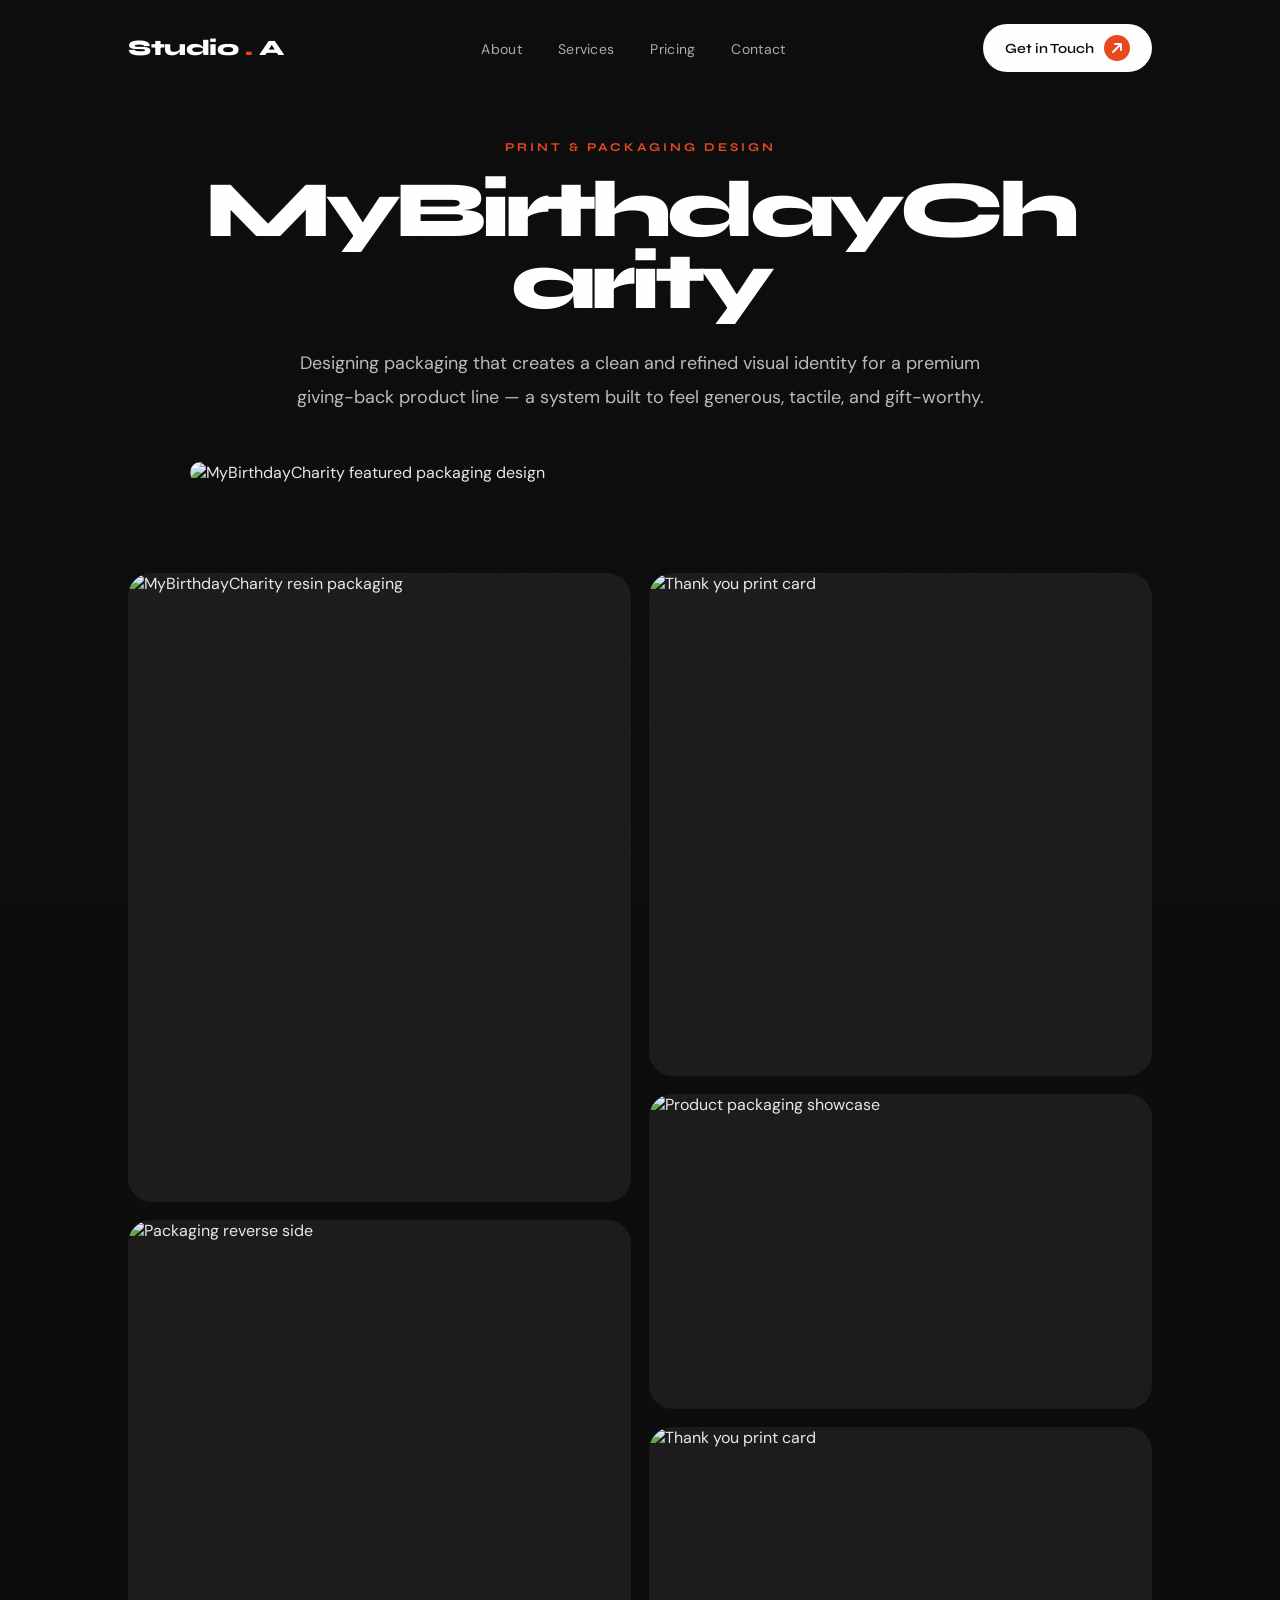
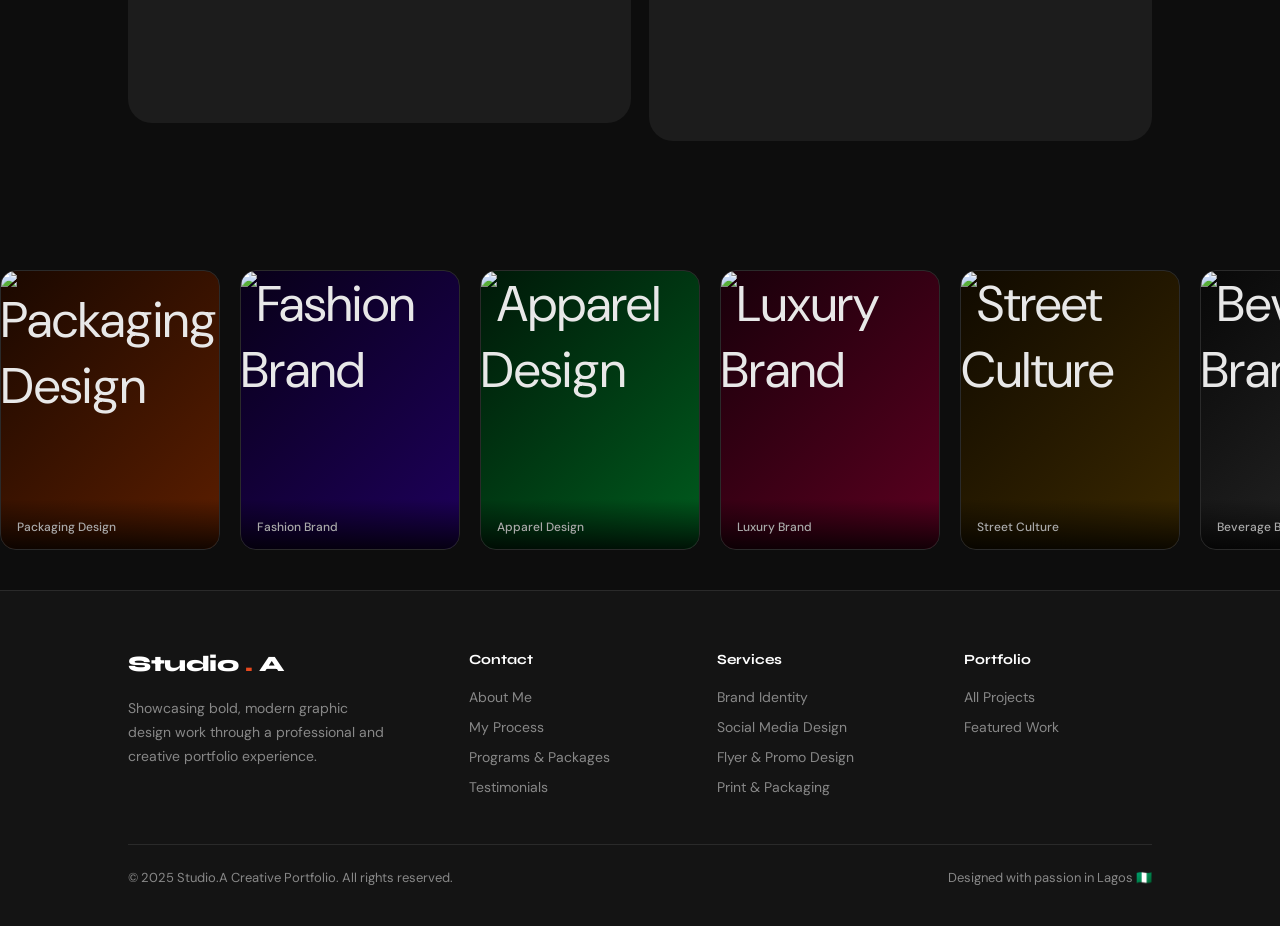
==== commit 8e33374a: "Update portfolio with Cloudinary integration" ====
--- a/project-mybirthdaycharity.html
+++ b/project-mybirthdaycharity.html
@@ -12,7 +12,7 @@
       href="https://fonts.googleapis.com/css2?family=Syne:wght@400;500;600;700;800&family=DM+Sans:ital,wght@0,300;0,400;0,500;1,300&display=swap"
       rel="stylesheet"
     />
-
+    <script src="cloudinary.js"></script>
     <link rel="stylesheet" href="style.css" />
     <link rel="stylesheet" href="projects.css" />
 
